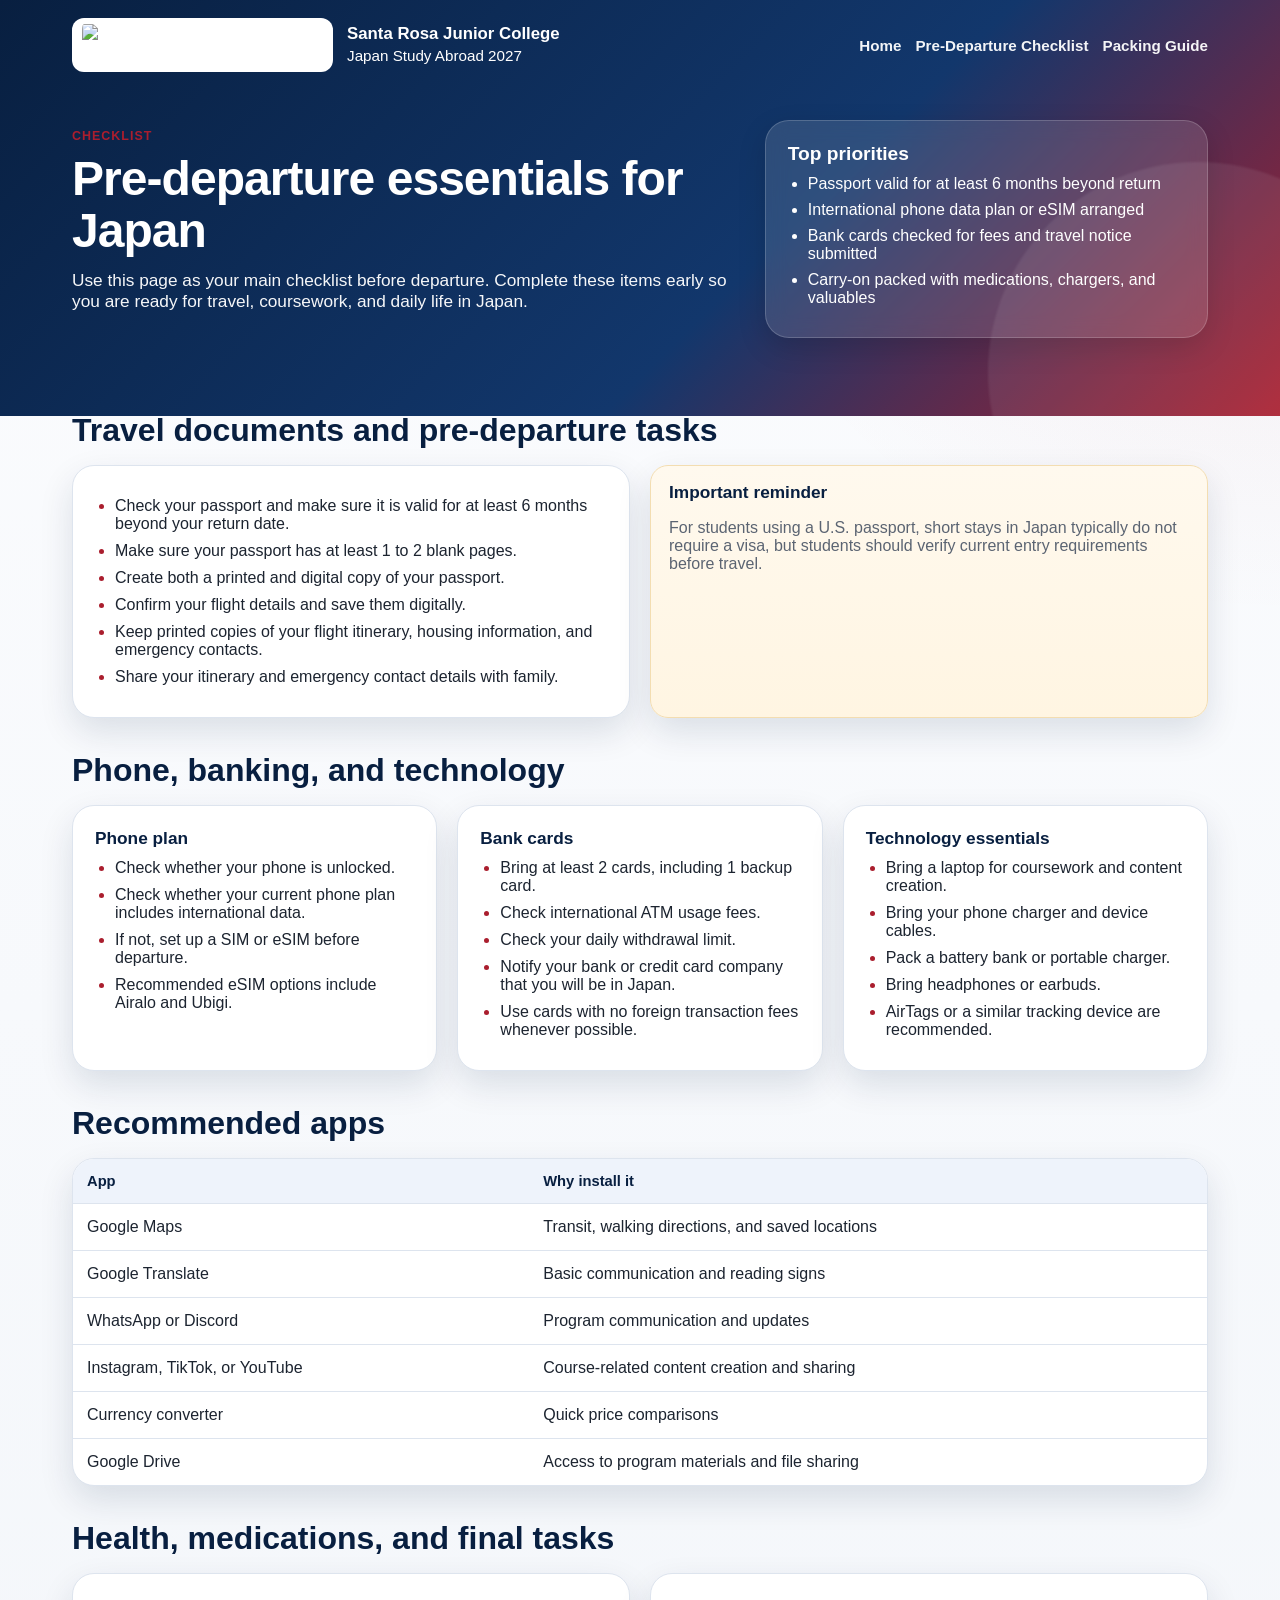
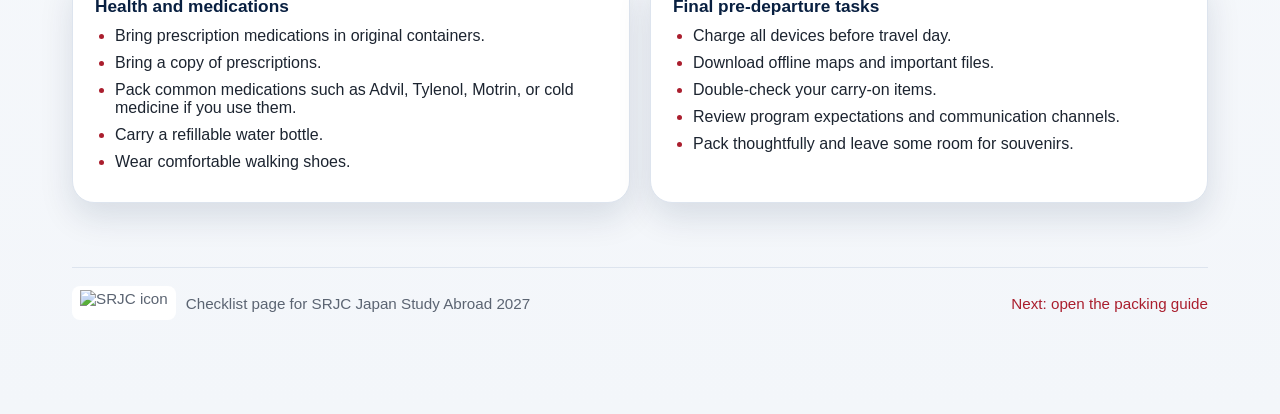
==== checklist.html @ 2673666f "Add files via upload" ====
<!DOCTYPE html>
<html lang="en">
<head>
  <meta charset="UTF-8">
  <meta name="viewport" content="width=device-width, initial-scale=1.0">
  <title>Pre-Departure Checklist | SRJC Japan Study Abroad 2027</title>
  <link rel="stylesheet" href="styles.css">
</head>
<body>
  <header class="site-header">
    <div class="topbar">
      <div class="brand">
        <img src="https://marcom.santarosa.edu/sites/marcom.santarosa.edu/files/inline-images/SRJC-Logo-Primary-Color-500px.png" alt="Santa Rosa Junior College logo">
        <div class="brand-text">
          <strong>Santa Rosa Junior College</strong>
          Japan Study Abroad 2027
        </div>
      </div>
      <nav class="nav">
        <a href="index.html">Home</a>
        <a href="checklist.html">Pre-Departure Checklist</a>
        <a href="packing.html">Packing Guide</a>
      </nav>
    </div>
    <div class="hero">
      <div>
        <span class="kicker">Checklist</span>
        <h1>Pre-departure essentials for Japan</h1>
        <p>Use this page as your main checklist before departure. Complete these items early so you are ready for travel, coursework, and daily life in Japan.</p>
      </div>
      <aside class="hero-card">
        <h3>Top priorities</h3>
        <ul>
          <li>Passport valid for at least 6 months beyond return</li>
          <li>International phone data plan or eSIM arranged</li>
          <li>Bank cards checked for fees and travel notice submitted</li>
          <li>Carry-on packed with medications, chargers, and valuables</li>
        </ul>
      </aside>
    </div>
  </header>

  <main>
    <h2 class="section-title" id="documents">Travel documents and pre-departure tasks</h2>
    <section class="grid-2">
      <article class="card">
        <ul class="checklist">
          <li>Check your passport and make sure it is valid for at least 6 months beyond your return date.</li>
          <li>Make sure your passport has at least 1 to 2 blank pages.</li>
          <li>Create both a printed and digital copy of your passport.</li>
          <li>Confirm your flight details and save them digitally.</li>
          <li>Keep printed copies of your flight itinerary, housing information, and emergency contacts.</li>
          <li>Share your itinerary and emergency contact details with family.</li>
        </ul>
      </article>
      <article class="card callout">
        <h3>Important reminder</h3>
        <p>For students using a U.S. passport, short stays in Japan typically do not require a visa, but students should verify current entry requirements before travel.</p>
      </article>
    </section>

    <h2 class="section-title" id="technology">Phone, banking, and technology</h2>
    <section class="grid-3">
      <article class="card">
        <h3>Phone plan</h3>
        <ul class="checklist">
          <li>Check whether your phone is unlocked.</li>
          <li>Check whether your current phone plan includes international data.</li>
          <li>If not, set up a SIM or eSIM before departure.</li>
          <li>Recommended eSIM options include Airalo and Ubigi.</li>
        </ul>
      </article>
      <article class="card">
        <h3>Bank cards</h3>
        <ul class="checklist">
          <li>Bring at least 2 cards, including 1 backup card.</li>
          <li>Check international ATM usage fees.</li>
          <li>Check your daily withdrawal limit.</li>
          <li>Notify your bank or credit card company that you will be in Japan.</li>
          <li>Use cards with no foreign transaction fees whenever possible.</li>
        </ul>
      </article>
      <article class="card">
        <h3>Technology essentials</h3>
        <ul class="checklist">
          <li>Bring a laptop for coursework and content creation.</li>
          <li>Bring your phone charger and device cables.</li>
          <li>Pack a battery bank or portable charger.</li>
          <li>Bring headphones or earbuds.</li>
          <li>AirTags or a similar tracking device are recommended.</li>
        </ul>
      </article>
    </section>

    <h2 class="section-title">Recommended apps</h2>
    <div class="table-wrap">
      <table>
        <thead>
          <tr>
            <th>App</th>
            <th>Why install it</th>
          </tr>
        </thead>
        <tbody>
          <tr><td>Google Maps</td><td>Transit, walking directions, and saved locations</td></tr>
          <tr><td>Google Translate</td><td>Basic communication and reading signs</td></tr>
          <tr><td>WhatsApp or Discord</td><td>Program communication and updates</td></tr>
          <tr><td>Instagram, TikTok, or YouTube</td><td>Course-related content creation and sharing</td></tr>
          <tr><td>Currency converter</td><td>Quick price comparisons</td></tr>
          <tr><td>Google Drive</td><td>Access to program materials and file sharing</td></tr>
        </tbody>
      </table>
    </div>

    <h2 class="section-title">Health, medications, and final tasks</h2>
    <section class="grid-2">
      <article class="card">
        <h3>Health and medications</h3>
        <ul class="checklist">
          <li>Bring prescription medications in original containers.</li>
          <li>Bring a copy of prescriptions.</li>
          <li>Pack common medications such as Advil, Tylenol, Motrin, or cold medicine if you use them.</li>
          <li>Carry a refillable water bottle.</li>
          <li>Wear comfortable walking shoes.</li>
        </ul>
      </article>
      <article class="card">
        <h3>Final pre-departure tasks</h3>
        <ul class="checklist">
          <li>Charge all devices before travel day.</li>
          <li>Download offline maps and important files.</li>
          <li>Double-check your carry-on items.</li>
          <li>Review program expectations and communication channels.</li>
          <li>Pack thoughtfully and leave some room for souvenirs.</li>
        </ul>
      </article>
    </section>

    <div class="footer">
      <div class="footer-top">
        <div class="mini-logo">
          <img src="https://marcom.santarosa.edu/sites/marcom.santarosa.edu/files/inline-images/SRJC-Icon-Name-LinearColor-2000px.png" alt="SRJC icon">
          <div>Checklist page for SRJC Japan Study Abroad 2027</div>
        </div>
        <div><a href="packing.html">Next: open the packing guide</a></div>
      </div>
    </div>
  </main>
</body>
</html>
---- styles.css ----
:root {
  --srjc-navy: #081F40;
  --srjc-red: #AA1E2E;
  --srjc-silver: #959B9D;
  --srjc-gold: #E28D27;
  --bg: #f6f8fb;
  --card: #ffffff;
  --text: #1c2430;
  --muted: #5b6472;
  --line: #dde4ee;
  --shadow: 0 14px 34px rgba(8, 31, 64, 0.12);
  --radius: 22px;
}

* { box-sizing: border-box; }
html { scroll-behavior: smooth; }
body {
  margin: 0;
  font-family: Arial, Helvetica, sans-serif;
  color: var(--text);
  background:
    radial-gradient(circle at top right, rgba(170, 30, 46, 0.08), transparent 26%),
    linear-gradient(180deg, #fbfcfe 0%, #f3f6fa 100%);
}

a { color: var(--srjc-red); text-decoration: none; }
a:hover { text-decoration: underline; }

.site-header {
  background: linear-gradient(135deg, var(--srjc-navy), #12376c 60%, var(--srjc-red));
  color: white;
  position: relative;
  overflow: hidden;
}
.site-header::after {
  content: "";
  position: absolute;
  inset: auto -10% -40% auto;
  width: 420px;
  height: 420px;
  border-radius: 50%;
  background: rgba(255,255,255,0.08);
  filter: blur(1px);
}
.topbar {
  max-width: 1180px;
  margin: 0 auto;
  padding: 18px 22px 0;
  display: flex;
  align-items: center;
  justify-content: space-between;
  gap: 18px;
}
.brand {
  display: flex;
  align-items: center;
  gap: 14px;
}
.brand img {
  height: 54px;
  width: auto;
  display: block;
  background: white;
  border-radius: 12px;
  padding: 6px 10px;
}
.brand-text {
  font-size: 0.95rem;
  line-height: 1.35;
}
.brand-text strong {
  display: block;
  font-size: 1.05rem;
}
.nav {
  display: flex;
  flex-wrap: wrap;
  gap: 14px;
  justify-content: flex-end;
}
.nav a {
  color: white;
  font-weight: 700;
  font-size: 0.95rem;
  opacity: 0.95;
}
.hero {
  max-width: 1180px;
  margin: 0 auto;
  padding: 48px 22px 78px;
  display: grid;
  grid-template-columns: 1.2fr 0.8fr;
  gap: 28px;
  align-items: center;
}
.hero h1 {
  margin: 0 0 14px;
  font-size: 3rem;
  line-height: 1.08;
  letter-spacing: -0.02em;
}
.hero p {
  margin: 0 0 20px;
  max-width: 760px;
  font-size: 1.08rem;
  opacity: 0.96;
}
.button-row {
  display: flex;
  flex-wrap: wrap;
  gap: 12px;
}
.btn {
  display: inline-block;
  padding: 13px 18px;
  border-radius: 999px;
  font-weight: 700;
  border: 2px solid transparent;
}
.btn-primary {
  background: white;
  color: var(--srjc-navy);
}
.btn-secondary {
  border-color: rgba(255,255,255,0.55);
  color: white;
}
.hero-card {
  background: rgba(255,255,255,0.12);
  border: 1px solid rgba(255,255,255,0.18);
  backdrop-filter: blur(10px);
  border-radius: 24px;
  padding: 22px;
  box-shadow: 0 10px 28px rgba(0,0,0,0.15);
}
.hero-card h3 {
  margin: 0 0 10px;
  font-size: 1.2rem;
}
.hero-card ul {
  margin: 0;
  padding-left: 20px;
}
.hero-card li { margin: 8px 0; }

main {
  max-width: 1180px;
  margin: -38px auto 54px;
  padding: 0 22px;
}
.banner {
  background: white;
  border: 1px solid var(--line);
  border-left: 6px solid var(--srjc-gold);
  border-radius: 20px;
  padding: 18px 20px;
  box-shadow: var(--shadow);
  margin-bottom: 24px;
}
.banner strong { color: var(--srjc-red); }

.grid-3,
.grid-2 {
  display: grid;
  gap: 20px;
}
.grid-3 { grid-template-columns: repeat(3, minmax(0, 1fr)); }
.grid-2 { grid-template-columns: repeat(2, minmax(0, 1fr)); }

.card {
  background: var(--card);
  border: 1px solid var(--line);
  border-radius: var(--radius);
  padding: 22px;
  box-shadow: var(--shadow);
}
.card h2, .card h3 {
  margin-top: 0;
  color: var(--srjc-navy);
}
.card h2 {
  font-size: 1.35rem;
  margin-bottom: 8px;
}
.card h3 {
  font-size: 1.08rem;
  margin-bottom: 10px;
}
.card p { color: var(--muted); }
.card ul {
  margin: 0;
  padding-left: 20px;
}
.card li { margin: 9px 0; }
.kicker {
  display: inline-block;
  margin-bottom: 10px;
  color: var(--srjc-red);
  text-transform: uppercase;
  letter-spacing: 0.08em;
  font-size: 0.78rem;
  font-weight: 700;
}
.section-title {
  margin: 34px 0 16px;
  font-size: 2rem;
  color: var(--srjc-navy);
}
.section-subtitle {
  margin: -6px 0 18px;
  color: var(--muted);
}
.callout {
  background: linear-gradient(180deg, #fff9ee, #fff5e2);
  border: 1px solid #f3ddb1;
  border-radius: 18px;
  padding: 16px 18px;
}
.table-wrap {
  overflow-x: auto;
  background: white;
  border-radius: 22px;
  border: 1px solid var(--line);
  box-shadow: var(--shadow);
}
table {
  width: 100%;
  border-collapse: collapse;
}
th, td {
  text-align: left;
  vertical-align: top;
  padding: 14px 14px;
  border-bottom: 1px solid var(--line);
}
th {
  background: #eef3fb;
  color: var(--srjc-navy);
  font-size: 0.92rem;
}
tr:last-child td { border-bottom: none; }
.checklist li::marker { color: var(--srjc-red); }
.footer {
  margin-top: 36px;
  padding: 28px 0 40px;
  color: var(--muted);
  font-size: 0.95rem;
}
.footer-top {
  display: flex;
  align-items: center;
  justify-content: space-between;
  gap: 18px;
  flex-wrap: wrap;
  padding-top: 18px;
  border-top: 1px solid var(--line);
}
.mini-logo {
  display: flex;
  align-items: center;
  gap: 10px;
}
.mini-logo img { height: 34px; background: white; padding: 4px 8px; border-radius: 8px; }
.badge-row {
  display: flex;
  gap: 10px;
  flex-wrap: wrap;
  margin-top: 12px;
}
.badge {
  background: #eef3fb;
  color: var(--srjc-navy);
  padding: 8px 12px;
  border-radius: 999px;
  font-weight: 700;
  font-size: 0.88rem;
}

@media (max-width: 980px) {
  .hero { grid-template-columns: 1fr; }
  .grid-3 { grid-template-columns: 1fr; }
  .grid-2 { grid-template-columns: 1fr; }
}

@media (max-width: 700px) {
  .topbar { flex-direction: column; align-items: flex-start; }
  .nav { justify-content: flex-start; }
  .hero h1 { font-size: 2.3rem; }
  main { margin-top: -26px; }
}
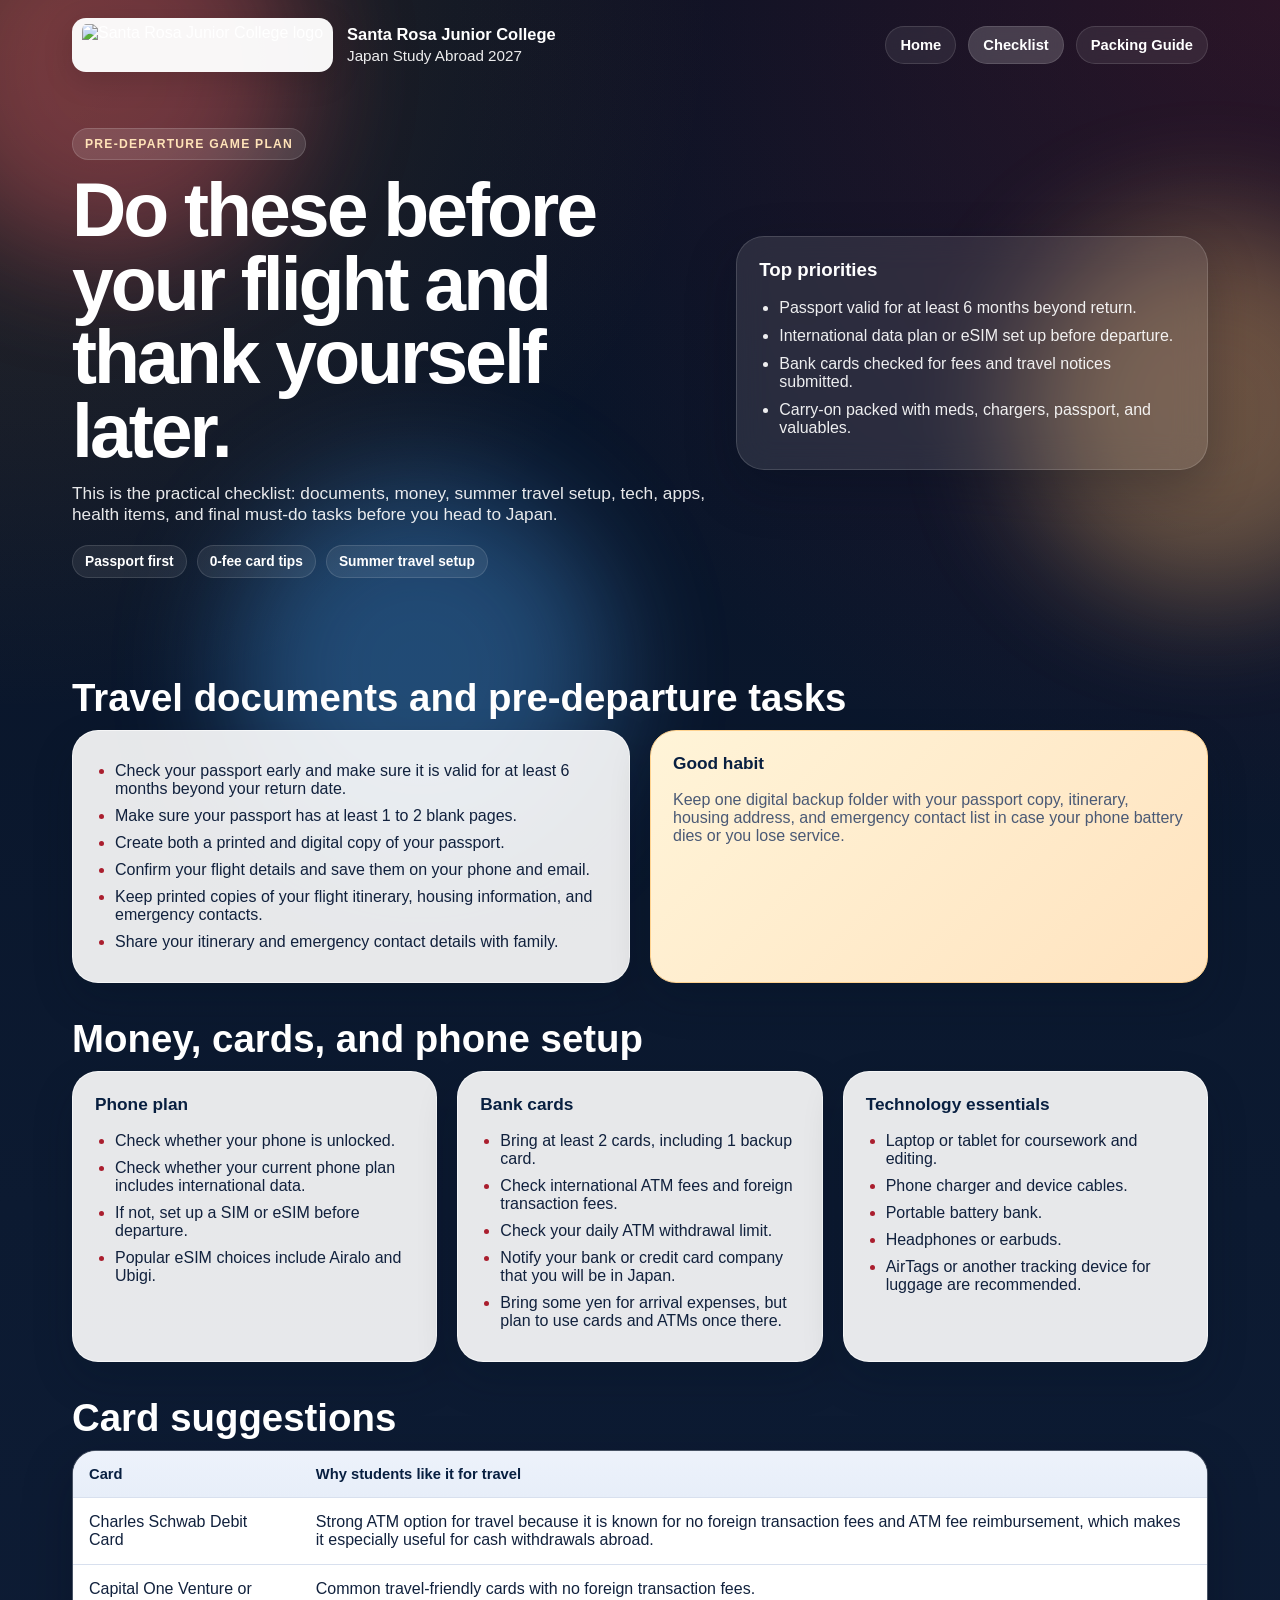
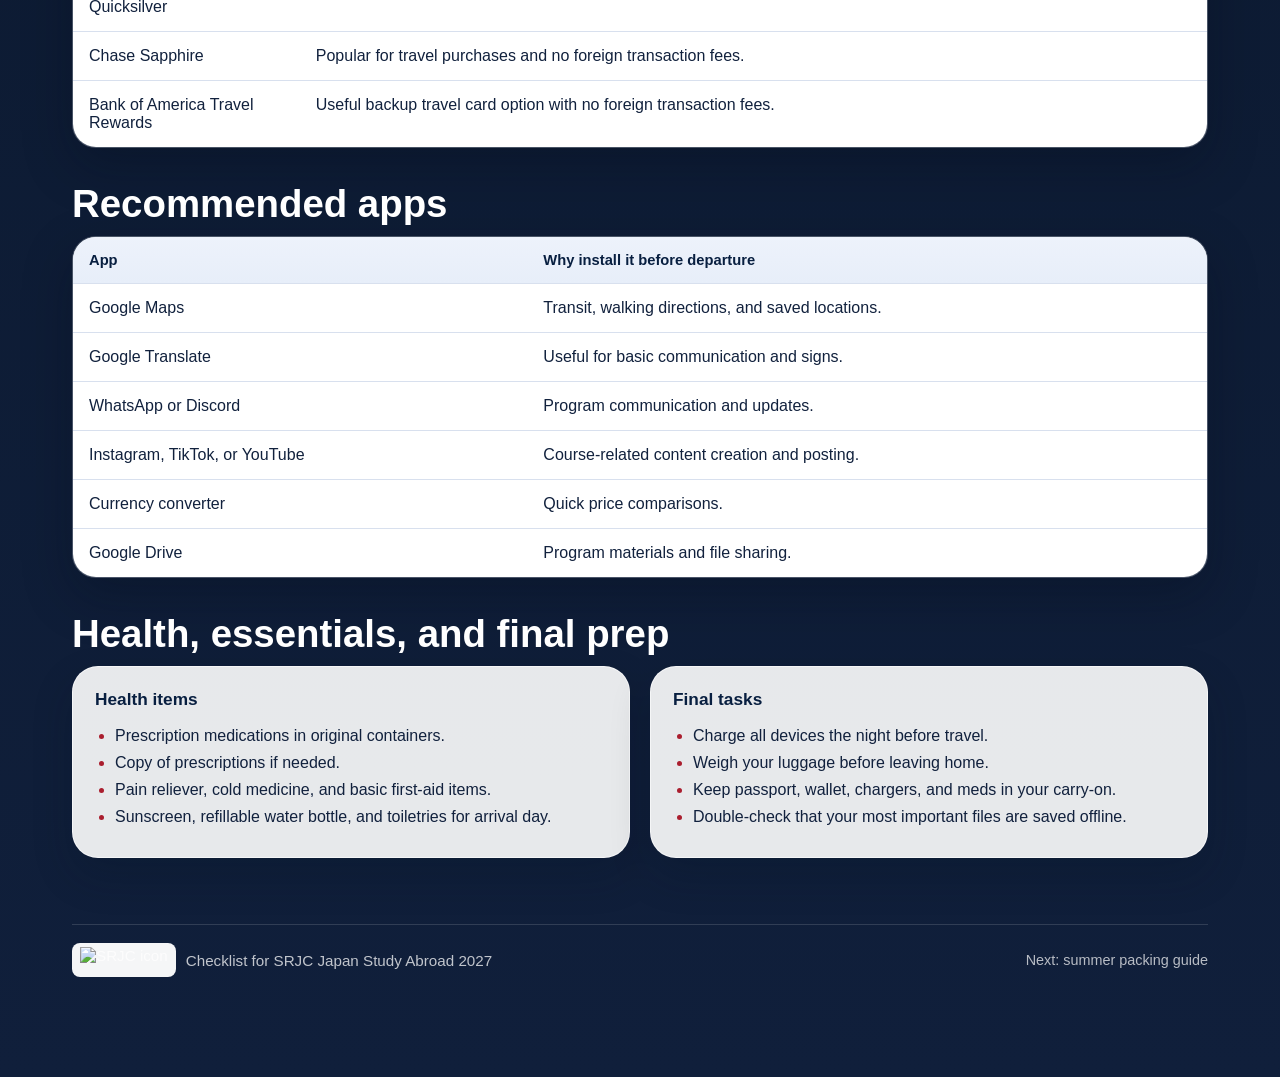
==== commit fd9a540f: "Add files via upload" ====
--- a/checklist.html
+++ b/checklist.html
@@ -3,148 +3,175 @@
 <head>
   <meta charset="UTF-8">
   <meta name="viewport" content="width=device-width, initial-scale=1.0">
-  <title>Pre-Departure Checklist | SRJC Japan Study Abroad 2027</title>
+  <title>Checklist | SRJC Japan Study Abroad 2027</title>
   <link rel="stylesheet" href="styles.css">
 </head>
 <body>
-  <header class="site-header">
-    <div class="topbar">
-      <div class="brand">
-        <img src="https://marcom.santarosa.edu/sites/marcom.santarosa.edu/files/inline-images/SRJC-Logo-Primary-Color-500px.png" alt="Santa Rosa Junior College logo">
-        <div class="brand-text">
-          <strong>Santa Rosa Junior College</strong>
-          Japan Study Abroad 2027
+  <div class="orb orb-1"></div>
+  <div class="orb orb-2"></div>
+  <div class="orb orb-3"></div>
+  <div class="page-shell">
+    <header class="site-header">
+      <div class="topbar">
+        <div class="brand">
+          <img src="https://marcom.santarosa.edu/sites/marcom.santarosa.edu/files/inline-images/SRJC-Logo-Primary-Color-500px.png" alt="Santa Rosa Junior College logo">
+          <div class="brand-text">
+            <strong>Santa Rosa Junior College</strong>
+            Japan Study Abroad 2027
+          </div>
+        </div>
+        <nav class="nav">
+          <a href="index.html">Home</a>
+          <a class="active" href="checklist.html">Checklist</a>
+          <a href="packing.html">Packing Guide</a>
+        </nav>
+      </div>
+
+      <div class="hero">
+        <div>
+          <span class="kicker">Pre-departure game plan</span>
+          <h1>Do these before your flight and thank yourself later.</h1>
+          <p>This is the practical checklist: documents, money, summer travel setup, tech, apps, health items, and final must-do tasks before you head to Japan.</p>
+          <div class="badge-row">
+            <span class="badge">Passport first</span>
+            <span class="badge">0-fee card tips</span>
+            <span class="badge">Summer travel setup</span>
+          </div>
+        </div>
+        <aside class="hero-card">
+          <h3>Top priorities</h3>
+          <ul>
+            <li>Passport valid for at least 6 months beyond return.</li>
+            <li>International data plan or eSIM set up before departure.</li>
+            <li>Bank cards checked for fees and travel notices submitted.</li>
+            <li>Carry-on packed with meds, chargers, passport, and valuables.</li>
+          </ul>
+        </aside>
+      </div>
+    </header>
+
+    <main>
+      <h2 class="section-title" id="documents">Travel documents and pre-departure tasks</h2>
+      <section class="grid-2">
+        <article class="card">
+          <ul class="checklist">
+            <li>Check your passport early and make sure it is valid for at least 6 months beyond your return date.</li>
+            <li>Make sure your passport has at least 1 to 2 blank pages.</li>
+            <li>Create both a printed and digital copy of your passport.</li>
+            <li>Confirm your flight details and save them on your phone and email.</li>
+            <li>Keep printed copies of your flight itinerary, housing information, and emergency contacts.</li>
+            <li>Share your itinerary and emergency contact details with family.</li>
+          </ul>
+        </article>
+        <article class="card callout">
+          <h3>Good habit</h3>
+          <p>Keep one digital backup folder with your passport copy, itinerary, housing address, and emergency contact list in case your phone battery dies or you lose service.</p>
+        </article>
+      </section>
+
+      <h2 class="section-title" id="money">Money, cards, and phone setup</h2>
+      <section class="grid-3">
+        <article class="card">
+          <h3>Phone plan</h3>
+          <ul class="checklist">
+            <li>Check whether your phone is unlocked.</li>
+            <li>Check whether your current phone plan includes international data.</li>
+            <li>If not, set up a SIM or eSIM before departure.</li>
+            <li>Popular eSIM choices include Airalo and Ubigi.</li>
+          </ul>
+        </article>
+        <article class="card">
+          <h3>Bank cards</h3>
+          <ul class="checklist">
+            <li>Bring at least 2 cards, including 1 backup card.</li>
+            <li>Check international ATM fees and foreign transaction fees.</li>
+            <li>Check your daily ATM withdrawal limit.</li>
+            <li>Notify your bank or credit card company that you will be in Japan.</li>
+            <li>Bring some yen for arrival expenses, but plan to use cards and ATMs once there.</li>
+          </ul>
+        </article>
+        <article class="card">
+          <h3>Technology essentials</h3>
+          <ul class="checklist">
+            <li>Laptop or tablet for coursework and editing.</li>
+            <li>Phone charger and device cables.</li>
+            <li>Portable battery bank.</li>
+            <li>Headphones or earbuds.</li>
+            <li>AirTags or another tracking device for luggage are recommended.</li>
+          </ul>
+        </article>
+      </section>
+
+      <h2 class="section-title">Card suggestions</h2>
+      <div class="table-wrap">
+        <table>
+          <thead>
+            <tr>
+              <th>Card</th>
+              <th>Why students like it for travel</th>
+            </tr>
+          </thead>
+          <tbody>
+            <tr><td>Charles Schwab Debit Card</td><td>Strong ATM option for travel because it is known for no foreign transaction fees and ATM fee reimbursement, which makes it especially useful for cash withdrawals abroad.</td></tr>
+            <tr><td>Capital One Venture or Quicksilver</td><td>Common travel-friendly cards with no foreign transaction fees.</td></tr>
+            <tr><td>Chase Sapphire</td><td>Popular for travel purchases and no foreign transaction fees.</td></tr>
+            <tr><td>Bank of America Travel Rewards</td><td>Useful backup travel card option with no foreign transaction fees.</td></tr>
+          </tbody>
+        </table>
+      </div>
+
+      <h2 class="section-title">Recommended apps</h2>
+      <div class="table-wrap">
+        <table>
+          <thead>
+            <tr>
+              <th>App</th>
+              <th>Why install it before departure</th>
+            </tr>
+          </thead>
+          <tbody>
+            <tr><td>Google Maps</td><td>Transit, walking directions, and saved locations.</td></tr>
+            <tr><td>Google Translate</td><td>Useful for basic communication and signs.</td></tr>
+            <tr><td>WhatsApp or Discord</td><td>Program communication and updates.</td></tr>
+            <tr><td>Instagram, TikTok, or YouTube</td><td>Course-related content creation and posting.</td></tr>
+            <tr><td>Currency converter</td><td>Quick price comparisons.</td></tr>
+            <tr><td>Google Drive</td><td>Program materials and file sharing.</td></tr>
+          </tbody>
+        </table>
+      </div>
+
+      <h2 class="section-title">Health, essentials, and final prep</h2>
+      <section class="grid-2">
+        <article class="card">
+          <h3>Health items</h3>
+          <ul class="checklist">
+            <li>Prescription medications in original containers.</li>
+            <li>Copy of prescriptions if needed.</li>
+            <li>Pain reliever, cold medicine, and basic first-aid items.</li>
+            <li>Sunscreen, refillable water bottle, and toiletries for arrival day.</li>
+          </ul>
+        </article>
+        <article class="card">
+          <h3>Final tasks</h3>
+          <ul class="checklist">
+            <li>Charge all devices the night before travel.</li>
+            <li>Weigh your luggage before leaving home.</li>
+            <li>Keep passport, wallet, chargers, and meds in your carry-on.</li>
+            <li>Double-check that your most important files are saved offline.</li>
+          </ul>
+        </article>
+      </section>
+
+      <div class="footer">
+        <div class="footer-top">
+          <div class="mini-logo">
+            <img src="https://marcom.santarosa.edu/sites/marcom.santarosa.edu/files/inline-images/SRJC-Icon-Name-LinearColor-2000px.png" alt="SRJC icon">
+            <div>Checklist for SRJC Japan Study Abroad 2027</div>
+          </div>
+          <div class="small"><a href="packing.html">Next: summer packing guide</a></div>
         </div>
       </div>
-      <nav class="nav">
-        <a href="index.html">Home</a>
-        <a href="checklist.html">Pre-Departure Checklist</a>
-        <a href="packing.html">Packing Guide</a>
-      </nav>
-    </div>
-    <div class="hero">
-      <div>
-        <span class="kicker">Checklist</span>
-        <h1>Pre-departure essentials for Japan</h1>
-        <p>Use this page as your main checklist before departure. Complete these items early so you are ready for travel, coursework, and daily life in Japan.</p>
-      </div>
-      <aside class="hero-card">
-        <h3>Top priorities</h3>
-        <ul>
-          <li>Passport valid for at least 6 months beyond return</li>
-          <li>International phone data plan or eSIM arranged</li>
-          <li>Bank cards checked for fees and travel notice submitted</li>
-          <li>Carry-on packed with medications, chargers, and valuables</li>
-        </ul>
-      </aside>
-    </div>
-  </header>
-
-  <main>
-    <h2 class="section-title" id="documents">Travel documents and pre-departure tasks</h2>
-    <section class="grid-2">
-      <article class="card">
-        <ul class="checklist">
-          <li>Check your passport and make sure it is valid for at least 6 months beyond your return date.</li>
-          <li>Make sure your passport has at least 1 to 2 blank pages.</li>
-          <li>Create both a printed and digital copy of your passport.</li>
-          <li>Confirm your flight details and save them digitally.</li>
-          <li>Keep printed copies of your flight itinerary, housing information, and emergency contacts.</li>
-          <li>Share your itinerary and emergency contact details with family.</li>
-        </ul>
-      </article>
-      <article class="card callout">
-        <h3>Important reminder</h3>
-        <p>For students using a U.S. passport, short stays in Japan typically do not require a visa, but students should verify current entry requirements before travel.</p>
-      </article>
-    </section>
-
-    <h2 class="section-title" id="technology">Phone, banking, and technology</h2>
-    <section class="grid-3">
-      <article class="card">
-        <h3>Phone plan</h3>
-        <ul class="checklist">
-          <li>Check whether your phone is unlocked.</li>
-          <li>Check whether your current phone plan includes international data.</li>
-          <li>If not, set up a SIM or eSIM before departure.</li>
-          <li>Recommended eSIM options include Airalo and Ubigi.</li>
-        </ul>
-      </article>
-      <article class="card">
-        <h3>Bank cards</h3>
-        <ul class="checklist">
-          <li>Bring at least 2 cards, including 1 backup card.</li>
-          <li>Check international ATM usage fees.</li>
-          <li>Check your daily withdrawal limit.</li>
-          <li>Notify your bank or credit card company that you will be in Japan.</li>
-          <li>Use cards with no foreign transaction fees whenever possible.</li>
-        </ul>
-      </article>
-      <article class="card">
-        <h3>Technology essentials</h3>
-        <ul class="checklist">
-          <li>Bring a laptop for coursework and content creation.</li>
-          <li>Bring your phone charger and device cables.</li>
-          <li>Pack a battery bank or portable charger.</li>
-          <li>Bring headphones or earbuds.</li>
-          <li>AirTags or a similar tracking device are recommended.</li>
-        </ul>
-      </article>
-    </section>
-
-    <h2 class="section-title">Recommended apps</h2>
-    <div class="table-wrap">
-      <table>
-        <thead>
-          <tr>
-            <th>App</th>
-            <th>Why install it</th>
-          </tr>
-        </thead>
-        <tbody>
-          <tr><td>Google Maps</td><td>Transit, walking directions, and saved locations</td></tr>
-          <tr><td>Google Translate</td><td>Basic communication and reading signs</td></tr>
-          <tr><td>WhatsApp or Discord</td><td>Program communication and updates</td></tr>
-          <tr><td>Instagram, TikTok, or YouTube</td><td>Course-related content creation and sharing</td></tr>
-          <tr><td>Currency converter</td><td>Quick price comparisons</td></tr>
-          <tr><td>Google Drive</td><td>Access to program materials and file sharing</td></tr>
-        </tbody>
-      </table>
-    </div>
-
-    <h2 class="section-title">Health, medications, and final tasks</h2>
-    <section class="grid-2">
-      <article class="card">
-        <h3>Health and medications</h3>
-        <ul class="checklist">
-          <li>Bring prescription medications in original containers.</li>
-          <li>Bring a copy of prescriptions.</li>
-          <li>Pack common medications such as Advil, Tylenol, Motrin, or cold medicine if you use them.</li>
-          <li>Carry a refillable water bottle.</li>
-          <li>Wear comfortable walking shoes.</li>
-        </ul>
-      </article>
-      <article class="card">
-        <h3>Final pre-departure tasks</h3>
-        <ul class="checklist">
-          <li>Charge all devices before travel day.</li>
-          <li>Download offline maps and important files.</li>
-          <li>Double-check your carry-on items.</li>
-          <li>Review program expectations and communication channels.</li>
-          <li>Pack thoughtfully and leave some room for souvenirs.</li>
-        </ul>
-      </article>
-    </section>
-
-    <div class="footer">
-      <div class="footer-top">
-        <div class="mini-logo">
-          <img src="https://marcom.santarosa.edu/sites/marcom.santarosa.edu/files/inline-images/SRJC-Icon-Name-LinearColor-2000px.png" alt="SRJC icon">
-          <div>Checklist page for SRJC Japan Study Abroad 2027</div>
-        </div>
-        <div><a href="packing.html">Next: open the packing guide</a></div>
-      </div>
-    </div>
-  </main>
+    </main>
+  </div>
 </body>
 </html>
--- a/styles.css
+++ b/styles.css
@@ -3,47 +3,62 @@
   --srjc-red: #AA1E2E;
   --srjc-silver: #959B9D;
   --srjc-gold: #E28D27;
-  --bg: #f6f8fb;
-  --card: #ffffff;
-  --text: #1c2430;
-  --muted: #5b6472;
-  --line: #dde4ee;
-  --shadow: 0 14px 34px rgba(8, 31, 64, 0.12);
-  --radius: 22px;
+  --bg: #071225;
+  --bg-soft: #0d1b33;
+  --surface: rgba(255,255,255,0.08);
+  --surface-2: rgba(255,255,255,0.12);
+  --card: rgba(255,255,255,0.9);
+  --text: #11213d;
+  --muted: #4a5975;
+  --line: rgba(255,255,255,0.12);
+  --line-soft: #d8e0ee;
+  --shadow: 0 18px 50px rgba(3, 10, 24, 0.28);
+  --radius: 26px;
+  --maxw: 1180px;
 }
 
 * { box-sizing: border-box; }
 html { scroll-behavior: smooth; }
 body {
   margin: 0;
-  font-family: Arial, Helvetica, sans-serif;
-  color: var(--text);
+  font-family: Inter, Arial, Helvetica, sans-serif;
+  color: white;
   background:
-    radial-gradient(circle at top right, rgba(170, 30, 46, 0.08), transparent 26%),
-    linear-gradient(180deg, #fbfcfe 0%, #f3f6fa 100%);
-}
-
-a { color: var(--srjc-red); text-decoration: none; }
-a:hover { text-decoration: underline; }
+    radial-gradient(circle at top left, rgba(226,141,39,0.18), transparent 24%),
+    radial-gradient(circle at top right, rgba(170,30,46,0.22), transparent 28%),
+    linear-gradient(180deg, #071225 0%, #0c1a31 45%, #101f3b 100%);
+}
+
+a { color: inherit; text-decoration: none; }
+a:hover { text-decoration: none; }
+
+.orb {
+  position: fixed;
+  width: 380px;
+  height: 380px;
+  border-radius: 50%;
+  filter: blur(60px);
+  opacity: 0.35;
+  pointer-events: none;
+  z-index: 0;
+}
+.orb-1 { top: -120px; left: -80px; background: #ff5f6d; }
+.orb-2 { top: 220px; right: -120px; background: #ffc371; }
+.orb-3 { bottom: 40px; left: 18%; background: #4facfe; }
+
+.page-shell {
+  position: relative;
+  z-index: 1;
+}
 
 .site-header {
-  background: linear-gradient(135deg, var(--srjc-navy), #12376c 60%, var(--srjc-red));
-  color: white;
   position: relative;
   overflow: hidden;
-}
-.site-header::after {
-  content: "";
-  position: absolute;
-  inset: auto -10% -40% auto;
-  width: 420px;
-  height: 420px;
-  border-radius: 50%;
-  background: rgba(255,255,255,0.08);
-  filter: blur(1px);
-}
+  padding-bottom: 34px;
+}
+
 .topbar {
-  max-width: 1180px;
+  max-width: var(--maxw);
   margin: 0 auto;
   padding: 18px 22px 0;
   display: flex;
@@ -51,6 +66,7 @@
   justify-content: space-between;
   gap: 18px;
 }
+
 .brand {
   display: flex;
   align-items: center;
@@ -60,190 +76,289 @@
   height: 54px;
   width: auto;
   display: block;
-  background: white;
-  border-radius: 12px;
+  background: rgba(255,255,255,0.96);
+  border-radius: 14px;
   padding: 6px 10px;
+  box-shadow: 0 8px 30px rgba(0,0,0,0.15);
 }
 .brand-text {
   font-size: 0.95rem;
-  line-height: 1.35;
+  line-height: 1.3;
+  color: rgba(255,255,255,0.92);
 }
 .brand-text strong {
   display: block;
-  font-size: 1.05rem;
-}
+  font-size: 1.03rem;
+  color: white;
+}
+
 .nav {
   display: flex;
   flex-wrap: wrap;
-  gap: 14px;
-  justify-content: flex-end;
+  gap: 12px;
 }
 .nav a {
-  color: white;
+  padding: 10px 14px;
+  border-radius: 999px;
+  background: rgba(255,255,255,0.08);
+  border: 1px solid rgba(255,255,255,0.12);
   font-weight: 700;
-  font-size: 0.95rem;
-  opacity: 0.95;
-}
+  font-size: 0.92rem;
+  color: white;
+  backdrop-filter: blur(10px);
+}
+.nav a:hover,
+.nav a.active {
+  background: rgba(255,255,255,0.18);
+}
+
 .hero {
-  max-width: 1180px;
+  max-width: var(--maxw);
   margin: 0 auto;
-  padding: 48px 22px 78px;
+  padding: 56px 22px 30px;
   display: grid;
-  grid-template-columns: 1.2fr 0.8fr;
-  gap: 28px;
+  grid-template-columns: 1.15fr 0.85fr;
+  gap: 26px;
   align-items: center;
 }
 .hero h1 {
   margin: 0 0 14px;
-  font-size: 3rem;
-  line-height: 1.08;
-  letter-spacing: -0.02em;
+  font-size: clamp(2.5rem, 6vw, 4.7rem);
+  line-height: 0.98;
+  letter-spacing: -0.04em;
 }
 .hero p {
   margin: 0 0 20px;
-  max-width: 760px;
+  max-width: 780px;
   font-size: 1.08rem;
-  opacity: 0.96;
-}
+  color: rgba(255,255,255,0.9);
+}
+.kicker {
+  display: inline-block;
+  margin-bottom: 14px;
+  padding: 8px 12px;
+  border-radius: 999px;
+  background: rgba(255,255,255,0.12);
+  border: 1px solid rgba(255,255,255,0.14);
+  color: #ffe3b8;
+  text-transform: uppercase;
+  letter-spacing: 0.1em;
+  font-size: 0.76rem;
+  font-weight: 800;
+}
+
 .button-row {
   display: flex;
   flex-wrap: wrap;
   gap: 12px;
+  margin-bottom: 14px;
 }
 .btn {
-  display: inline-block;
-  padding: 13px 18px;
+  display: inline-flex;
+  align-items: center;
+  justify-content: center;
+  padding: 14px 18px;
   border-radius: 999px;
+  font-weight: 800;
+  transition: transform 0.18s ease, box-shadow 0.18s ease;
+}
+.btn:hover { transform: translateY(-1px); }
+.btn-primary {
+  background: linear-gradient(135deg, #ffd36a, #ff9d5c);
+  color: #111827;
+  box-shadow: 0 14px 30px rgba(255, 186, 96, 0.35);
+}
+.btn-secondary {
+  background: rgba(255,255,255,0.08);
+  border: 1px solid rgba(255,255,255,0.18);
+  color: white;
+  backdrop-filter: blur(10px);
+}
+
+.badge-row {
+  display: flex;
+  gap: 10px;
+  flex-wrap: wrap;
+}
+.badge {
+  background: rgba(255,255,255,0.08);
+  color: white;
+  padding: 8px 12px;
+  border-radius: 999px;
+  border: 1px solid rgba(255,255,255,0.12);
   font-weight: 700;
-  border: 2px solid transparent;
-}
-.btn-primary {
-  background: white;
-  color: var(--srjc-navy);
-}
-.btn-secondary {
-  border-color: rgba(255,255,255,0.55);
-  color: white;
-}
-.hero-card {
-  background: rgba(255,255,255,0.12);
-  border: 1px solid rgba(255,255,255,0.18);
-  backdrop-filter: blur(10px);
+  font-size: 0.86rem;
+}
+
+.hero-card,
+.hero-stat-card {
+  background: rgba(255,255,255,0.1);
+  border: 1px solid rgba(255,255,255,0.14);
+  backdrop-filter: blur(16px);
+  border-radius: 28px;
+  padding: 22px;
+  box-shadow: var(--shadow);
+}
+.hero-card h3,
+.hero-stat-card h3 { margin-top: 0; }
+.hero-card ul,
+.hero-stat-card ul { margin: 0; padding-left: 20px; }
+.hero-card li,
+.hero-stat-card li { margin: 10px 0; color: rgba(255,255,255,0.92); }
+.hero-stack { display: grid; gap: 16px; }
+.stat-grid {
+  display: grid;
+  grid-template-columns: repeat(2, minmax(0,1fr));
+  gap: 12px;
+}
+.stat {
+  background: rgba(255,255,255,0.08);
+  border: 1px solid rgba(255,255,255,0.12);
+  border-radius: 20px;
+  padding: 16px;
+}
+.stat strong {
+  display: block;
+  font-size: 1.4rem;
+  margin-bottom: 4px;
+}
+.stat span { color: rgba(255,255,255,0.82); font-size: 0.92rem; }
+
+main {
+  max-width: var(--maxw);
+  margin: 0 auto 60px;
+  padding: 0 22px;
+}
+
+.panel {
+  background: rgba(255,255,255,0.08);
+  border: 1px solid rgba(255,255,255,0.12);
+  border-radius: 28px;
+  padding: 18px 18px 20px;
+  backdrop-filter: blur(14px);
+  box-shadow: var(--shadow);
+}
+.banner {
+  margin-top: 10px;
+  background: linear-gradient(135deg, rgba(255,255,255,0.1), rgba(255,255,255,0.05));
+  border: 1px solid rgba(255,255,255,0.12);
   border-radius: 24px;
-  padding: 22px;
-  box-shadow: 0 10px 28px rgba(0,0,0,0.15);
-}
-.hero-card h3 {
-  margin: 0 0 10px;
-  font-size: 1.2rem;
-}
-.hero-card ul {
-  margin: 0;
-  padding-left: 20px;
-}
-.hero-card li { margin: 8px 0; }
-
-main {
-  max-width: 1180px;
-  margin: -38px auto 54px;
-  padding: 0 22px;
-}
-.banner {
-  background: white;
-  border: 1px solid var(--line);
-  border-left: 6px solid var(--srjc-gold);
-  border-radius: 20px;
   padding: 18px 20px;
-  box-shadow: var(--shadow);
-  margin-bottom: 24px;
-}
-.banner strong { color: var(--srjc-red); }
+  color: rgba(255,255,255,0.94);
+}
+.banner strong { color: #ffd36a; }
+
+.section-title {
+  margin: 34px 0 10px;
+  font-size: clamp(1.7rem, 4vw, 2.4rem);
+  color: white;
+}
+.section-subtitle {
+  margin: 0 0 18px;
+  color: rgba(255,255,255,0.75);
+  max-width: 760px;
+}
 
 .grid-3,
-.grid-2 {
+.grid-2,
+.grid-4 {
   display: grid;
   gap: 20px;
 }
+.grid-4 { grid-template-columns: repeat(4, minmax(0, 1fr)); }
 .grid-3 { grid-template-columns: repeat(3, minmax(0, 1fr)); }
 .grid-2 { grid-template-columns: repeat(2, minmax(0, 1fr)); }
 
 .card {
   background: var(--card);
-  border: 1px solid var(--line);
+  color: var(--text);
+  border: 1px solid rgba(255,255,255,0.6);
   border-radius: var(--radius);
   padding: 22px;
-  box-shadow: var(--shadow);
-}
-.card h2, .card h3 {
-  margin-top: 0;
-  color: var(--srjc-navy);
-}
-.card h2 {
-  font-size: 1.35rem;
-  margin-bottom: 8px;
-}
-.card h3 {
-  font-size: 1.08rem;
-  margin-bottom: 10px;
-}
+  box-shadow: 0 18px 40px rgba(7, 18, 37, 0.2);
+}
+.card.dark {
+  background: rgba(255,255,255,0.1);
+  color: white;
+  border: 1px solid rgba(255,255,255,0.14);
+  backdrop-filter: blur(16px);
+}
+.card h2, .card h3 { margin-top: 0; }
+.card h2 { font-size: 1.35rem; color: var(--srjc-navy); }
+.card h3 { font-size: 1.08rem; color: var(--srjc-navy); }
+.card.dark h2, .card.dark h3 { color: white; }
 .card p { color: var(--muted); }
-.card ul {
-  margin: 0;
-  padding-left: 20px;
-}
+.card.dark p { color: rgba(255,255,255,0.84); }
+.card ul { margin: 0; padding-left: 20px; }
 .card li { margin: 9px 0; }
-.kicker {
+.eyebrow {
   display: inline-block;
   margin-bottom: 10px;
   color: var(--srjc-red);
   text-transform: uppercase;
-  letter-spacing: 0.08em;
-  font-size: 0.78rem;
-  font-weight: 700;
-}
-.section-title {
-  margin: 34px 0 16px;
-  font-size: 2rem;
-  color: var(--srjc-navy);
-}
-.section-subtitle {
-  margin: -6px 0 18px;
-  color: var(--muted);
-}
-.callout {
-  background: linear-gradient(180deg, #fff9ee, #fff5e2);
-  border: 1px solid #f3ddb1;
-  border-radius: 18px;
-  padding: 16px 18px;
-}
+  letter-spacing: 0.09em;
+  font-size: 0.74rem;
+  font-weight: 800;
+}
+.card.dark .eyebrow { color: #ffd36a; }
+
+.feature-link {
+  display: inline-flex;
+  align-items: center;
+  gap: 8px;
+  margin-top: 10px;
+  color: var(--srjc-red);
+  font-weight: 800;
+}
+
+.checklist li::marker { color: var(--srjc-red); }
+.card.dark .checklist li::marker { color: #ffd36a; }
+
 .table-wrap {
   overflow-x: auto;
-  background: white;
-  border-radius: 22px;
-  border: 1px solid var(--line);
+  border-radius: 24px;
+  background: rgba(255,255,255,0.12);
+  border: 1px solid rgba(255,255,255,0.14);
   box-shadow: var(--shadow);
 }
 table {
   width: 100%;
   border-collapse: collapse;
+  background: white;
+  color: var(--text);
 }
 th, td {
   text-align: left;
   vertical-align: top;
-  padding: 14px 14px;
-  border-bottom: 1px solid var(--line);
+  padding: 15px 16px;
+  border-bottom: 1px solid var(--line-soft);
 }
 th {
-  background: #eef3fb;
+  background: linear-gradient(180deg, #edf2fb, #e7eef9);
   color: var(--srjc-navy);
   font-size: 0.92rem;
 }
 tr:last-child td { border-bottom: none; }
-.checklist li::marker { color: var(--srjc-red); }
+
+.callout {
+  background: linear-gradient(135deg, #fff4d8, #ffe3bf);
+  border: 1px solid #ffd28f;
+}
+.tip {
+  background: rgba(255,255,255,0.1);
+  border: 1px solid rgba(255,255,255,0.14);
+  border-radius: 24px;
+  padding: 18px;
+  color: white;
+  backdrop-filter: blur(14px);
+}
+.tip h3 { margin-top: 0; }
+.tip p { margin-bottom: 0; color: rgba(255,255,255,0.82); }
+
 .footer {
   margin-top: 36px;
-  padding: 28px 0 40px;
-  color: var(--muted);
+  padding: 30px 0 40px;
+  color: rgba(255,255,255,0.74);
   font-size: 0.95rem;
 }
 .footer-top {
@@ -253,38 +368,30 @@
   gap: 18px;
   flex-wrap: wrap;
   padding-top: 18px;
-  border-top: 1px solid var(--line);
+  border-top: 1px solid rgba(255,255,255,0.14);
 }
 .mini-logo {
   display: flex;
   align-items: center;
   gap: 10px;
 }
-.mini-logo img { height: 34px; background: white; padding: 4px 8px; border-radius: 8px; }
-.badge-row {
-  display: flex;
-  gap: 10px;
-  flex-wrap: wrap;
-  margin-top: 12px;
-}
-.badge {
-  background: #eef3fb;
-  color: var(--srjc-navy);
-  padding: 8px 12px;
-  border-radius: 999px;
-  font-weight: 700;
-  font-size: 0.88rem;
-}
-
+.mini-logo img {
+  height: 34px;
+  background: rgba(255,255,255,0.96);
+  padding: 4px 8px;
+  border-radius: 8px;
+}
+.small { font-size: 0.9rem; color: rgba(255,255,255,0.7); }
+
+@media (max-width: 1100px) {
+  .grid-4 { grid-template-columns: repeat(2, minmax(0, 1fr)); }
+}
 @media (max-width: 980px) {
   .hero { grid-template-columns: 1fr; }
-  .grid-3 { grid-template-columns: 1fr; }
-  .grid-2 { grid-template-columns: 1fr; }
-}
-
+  .grid-3, .grid-2, .grid-4 { grid-template-columns: 1fr; }
+}
 @media (max-width: 700px) {
   .topbar { flex-direction: column; align-items: flex-start; }
+  .hero { padding-top: 34px; }
   .nav { justify-content: flex-start; }
-  .hero h1 { font-size: 2.3rem; }
-  main { margin-top: -26px; }
-}
+}
